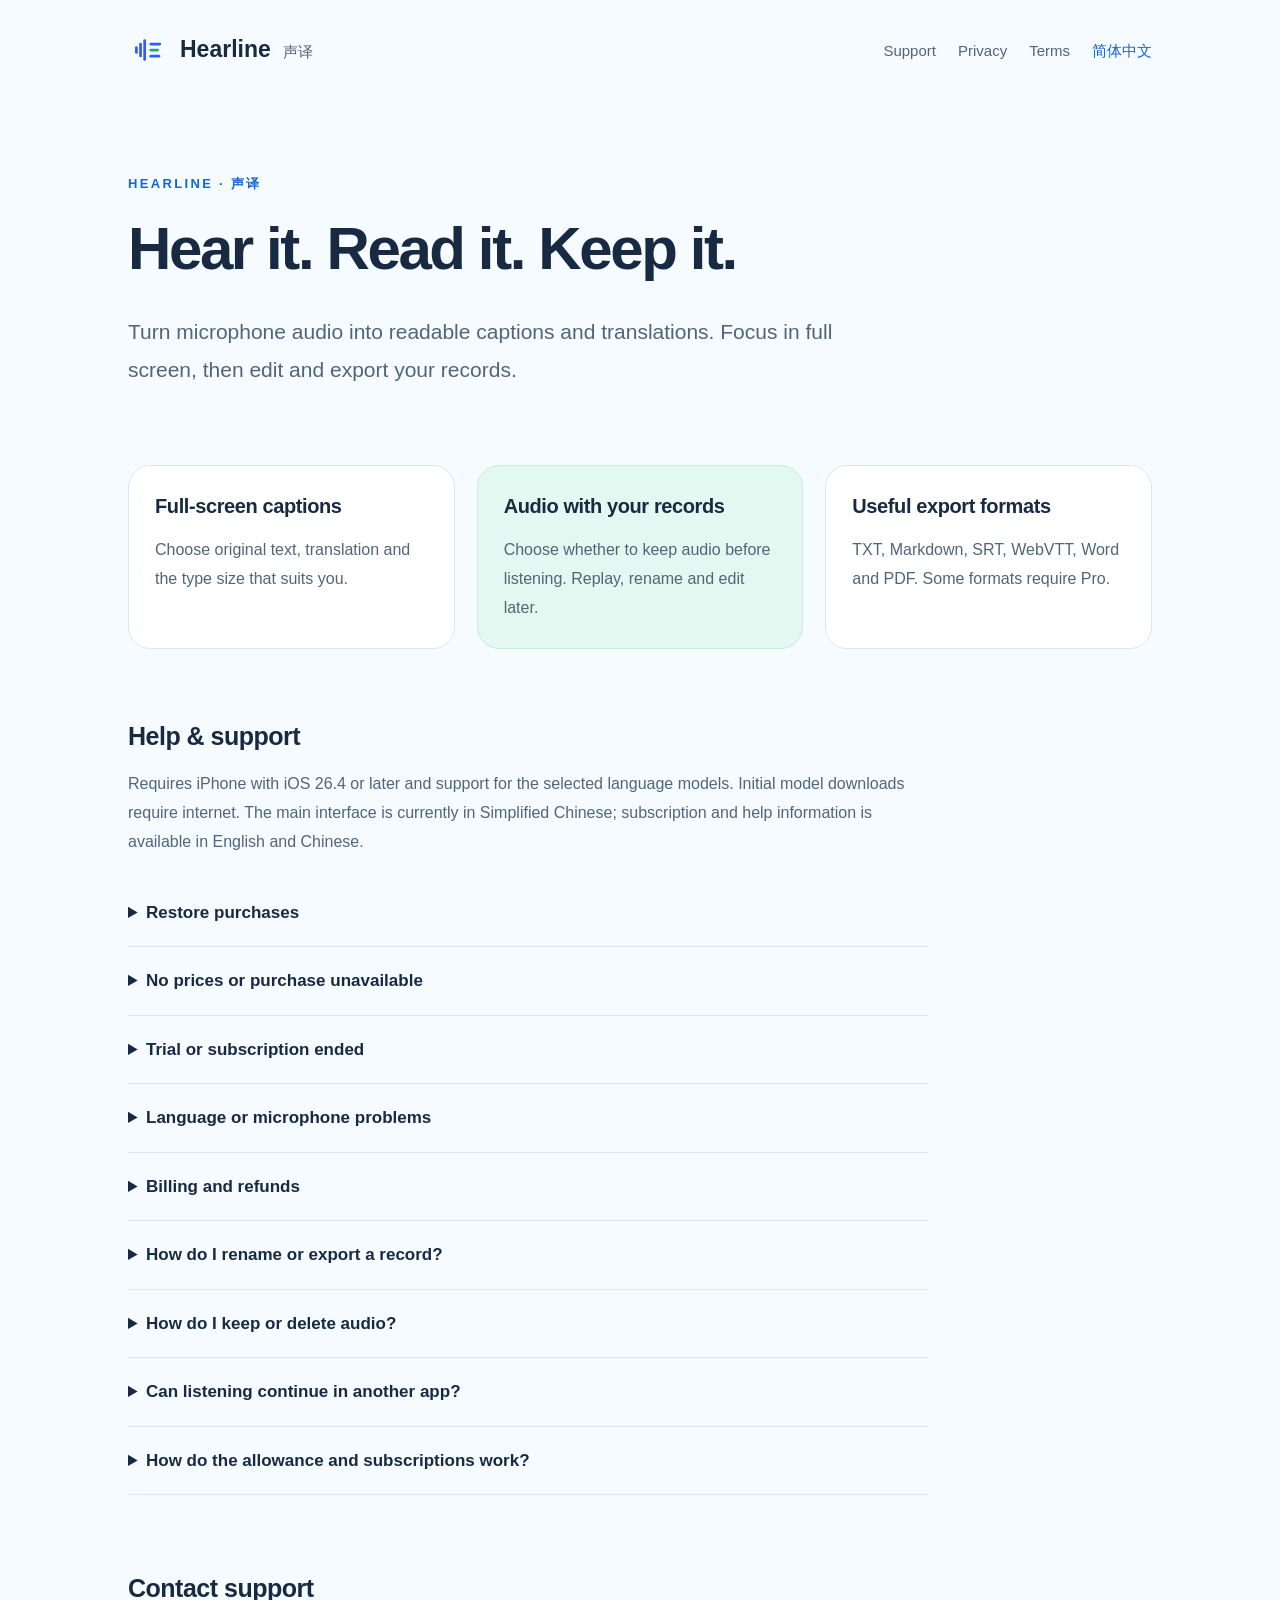
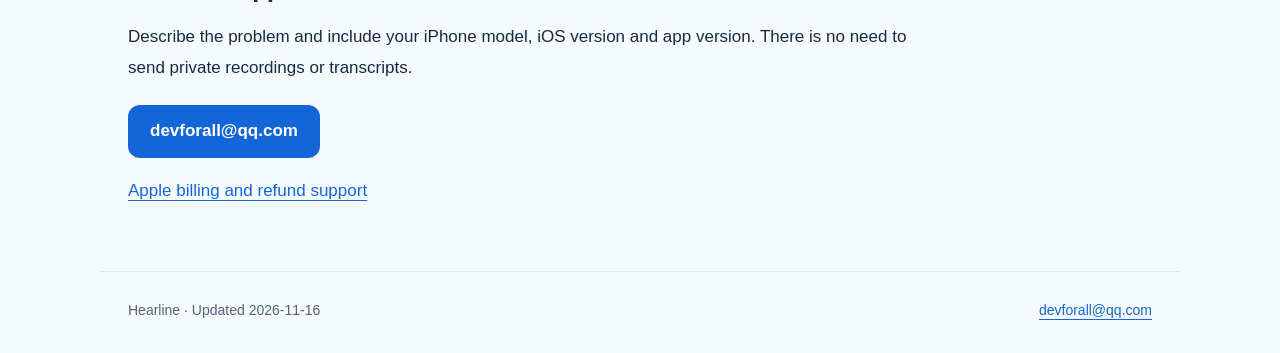
==== en/index.html @ 2d99168b "Publish Hearline support and privacy pages" ====
<!doctype html>
<html lang="en">
<head>
  <meta charset="utf-8">
  <meta name="viewport" content="width=device-width, initial-scale=1">
  <meta name="description" content="Turn microphone audio into readable captions and translations. Focus in full screen, then edit and export your records.">
  <meta name="theme-color" content="#f6fbff">
  <title>Help &amp; support · Hearline</title>
  <link rel="icon" href="../assets/hearline-mark.svg" type="image/svg+xml">
  <link rel="stylesheet" href="../assets/style.css">
</head>
<body>
  <header class="header">
    <a class="brand" href="index.html"><img src="../assets/hearline-mark.svg" width="40" height="40" alt=""><span>Hearline <small>声译</small></span></a>
    <nav aria-label="Pages">
      <a href="index.html">Support</a><a href="privacy.html">Privacy</a><a href="terms.html">Terms</a>
      <a class="language" href="../index.html" lang="zh-Hans">简体中文</a>
    </nav>
  </header>
  <main><section class="hero"><p class="eyebrow">HEARLINE · 声译</p><h1>Hear it. Read it. Keep it.</h1><p class="lead">Turn microphone audio into readable captions and translations. Focus in full screen, then edit and export your records.</p></section>
<section class="features" aria-label="Features"><article><h2>Full-screen captions</h2><p>Choose original text, translation and the type size that suits you.</p></article><article><h2>Audio with your records</h2><p>Choose whether to keep audio before listening. Replay, rename and edit later.</p></article><article><h2>Useful export formats</h2><p>TXT, Markdown, SRT, WebVTT, Word and PDF. Some formats require Pro.</p></article></section>
<section class="support"><h2>Help & support</h2><p class="muted">Requires iPhone with iOS 26.4 or later and support for the selected language models. Initial model downloads require internet. The main interface is currently in Simplified Chinese; subscription and help information is available in English and Chinese.</p><details><summary>Restore purchases</summary><p>Use the Apple Account that originally subscribed, connect to the internet, then tap Restore purchases. If you canceled renewal, Pro normally stays active until the paid period ends.</p></details><details><summary>No prices or purchase unavailable</summary><p>Check your connection and App Store account, then retry loading prices. Availability depends on your storefront. Unavailable products do not grant Pro or charge you through this app.</p></details><details><summary>Trial or subscription ended</summary><p>Already received words are preserved. Open the record to review, edit or export TXT/Markdown. Reconnect to confirm renewal, or choose a subscription to start listening again.</p></details><details><summary>Language or microphone problems</summary><p>Prepare the required language models and allow microphone access. A subscription does not make an unsupported language or device compatible. After an audio interruption, return to Hearline and resume manually.</p></details><details><summary>Billing and refunds</summary><p>Manage renewal in App Store settings. Apple handles App Store charges and refund requests; use the Apple support link below.</p></details><details><summary>How do I rename or export a record?</summary><p>In Records (记录), swipe left on a record to rename, edit or export it. Its name becomes the export filename. Swiping right shows no actions.</p></details><details><summary>How do I keep or delete audio?</summary><p>Keep recording (保留录音) is on by default and can be turned off before a session. Open a finished record to replay, export M4A or delete only its audio. Deleting a record also deletes its audio. Audio is excluded from device backups; export important recordings yourself.</p></details><details><summary>Can listening continue in another app?</summary><p>After you start a session, microphone transcription and translation can continue when you switch apps. Pause or end to stop. Calls, microphone interruptions or the end of your allowance or access stop capture. Hearline does not directly access calls or another app&#x27;s internal audio track.</p></details><details><summary>How do the allowance and subscriptions work?</summary><p>The free listening allowance is a total of 10 minutes and does not refill daily. Weekly, monthly and annual plans auto-renew and provide the same Pro features. Your App Store price is shown before purchase. Reading, manual editing, TXT/Markdown export and playback or M4A export of saved audio do not require renewal.</p></details></section>
<section class="contact"><h2>Contact support</h2><p>Describe the problem and include your iPhone model, iOS version and app version. There is no need to send private recordings or transcripts.</p><a class="button" href="mailto:devforall@qq.com?subject=Hearline%20Support">devforall@qq.com</a><p><a href="https://support.apple.com/billing">Apple billing and refund support</a></p></section></main>
  <footer><span>Hearline · Updated 2026-11-16</span><a href="mailto:devforall@qq.com">devforall@qq.com</a></footer>
</body>
</html>
---- assets/style.css ----
:root{color-scheme:light;--ink:#172a42;--muted:#516579;--blue:#1465d8;--line:#dce7ed;--mint:#e2f8f0;--paper:#f6fbff}
*{box-sizing:border-box}
body{margin:0;background:var(--paper);color:var(--ink);font:17px/1.8 -apple-system,BlinkMacSystemFont,"Segoe UI",sans-serif;word-break:normal;overflow-wrap:anywhere}
a{color:var(--blue);text-underline-offset:4px}
a:hover{text-decoration-thickness:2px}
a:focus-visible,summary:focus-visible{outline:3px solid var(--blue);outline-offset:5px;border-radius:4px}
.header,main,footer{max-width:1080px;margin:auto;padding-left:28px;padding-right:28px}
.header{min-height:100px;display:flex;align-items:center;justify-content:space-between;gap:24px}
.brand{display:flex;align-items:center;gap:12px;color:var(--ink);font-size:23px;font-weight:700;text-decoration:none;white-space:nowrap}
.brand img{border-radius:11px}
.brand small{font-size:15px;color:var(--muted);font-weight:500;margin-left:6px}
nav{display:flex;align-items:center;gap:22px;flex-wrap:wrap;font-size:15px}
nav a{color:var(--muted);text-decoration:none}
nav .language{color:var(--blue)}
.hero{padding:72px 0 42px;max-width:820px}
.eyebrow{letter-spacing:.18em;font-size:13px;font-weight:700;color:var(--blue);margin:0 0 18px}
h1{font-size:clamp(34px,5.4vw,60px);letter-spacing:-.04em;line-height:1.2;margin:0 0 28px;font-weight:700}
.lead{font-size:21px;color:var(--muted);max-width:710px;line-height:1.8}
h2{font-size:25px;line-height:1.4;margin:0 0 16px;letter-spacing:-.02em}
p{margin:0 0 22px}
.features{display:grid;grid-template-columns:repeat(3,1fr);gap:22px;margin:12px 0 70px}
.features article{padding:26px;border-radius:22px;background:#fff;border:1px solid var(--line)}
.features article:nth-child(2){background:var(--mint);border-color:#c8ebdc}
.features h2{font-size:20px}
.features p{font-size:16px;color:var(--muted);margin:0}
.support,.contact{max-width:800px;margin-bottom:64px}
.muted{color:var(--muted);font-size:16px}
details{padding:19px 0;border-bottom:1px solid var(--line)}
summary{cursor:pointer;font-weight:600;line-height:1.5;padding:2px 0}
details p{color:var(--muted);margin:16px 0 3px}
.contact{padding-top:12px}
.button{display:inline-block;background:var(--blue);color:#fff;padding:11px 22px;border-radius:12px;font-weight:600;text-decoration:none;margin:0 0 18px}
.document{max-width:760px;padding:58px 0 60px}
.document h1{font-size:40px}
.document p{margin-bottom:26px}
footer{display:flex;justify-content:space-between;gap:20px;padding-top:26px;padding-bottom:30px;border-top:1px solid var(--line);font-size:14px;color:var(--muted)}
@media(max-width:720px){.header,main,footer{padding-left:22px;padding-right:22px}.header{align-items:flex-start;flex-direction:column;gap:16px;padding-top:24px;padding-bottom:16px}nav{gap:18px;font-size:14px}.hero{padding-top:42px}.lead{font-size:18px}.features{grid-template-columns:1fr;gap:14px;margin-bottom:46px}.features article{padding:22px}.document{padding-top:36px}.document h1{font-size:34px}footer{flex-direction:column;gap:5px}}
@media(prefers-reduced-motion:no-preference){a{transition:color .15s,background-color .15s}}
@media print{body{background:#fff;font-size:12pt}.header nav,footer{display:none}.document{max-width:none;padding-top:20px}a{color:inherit}}
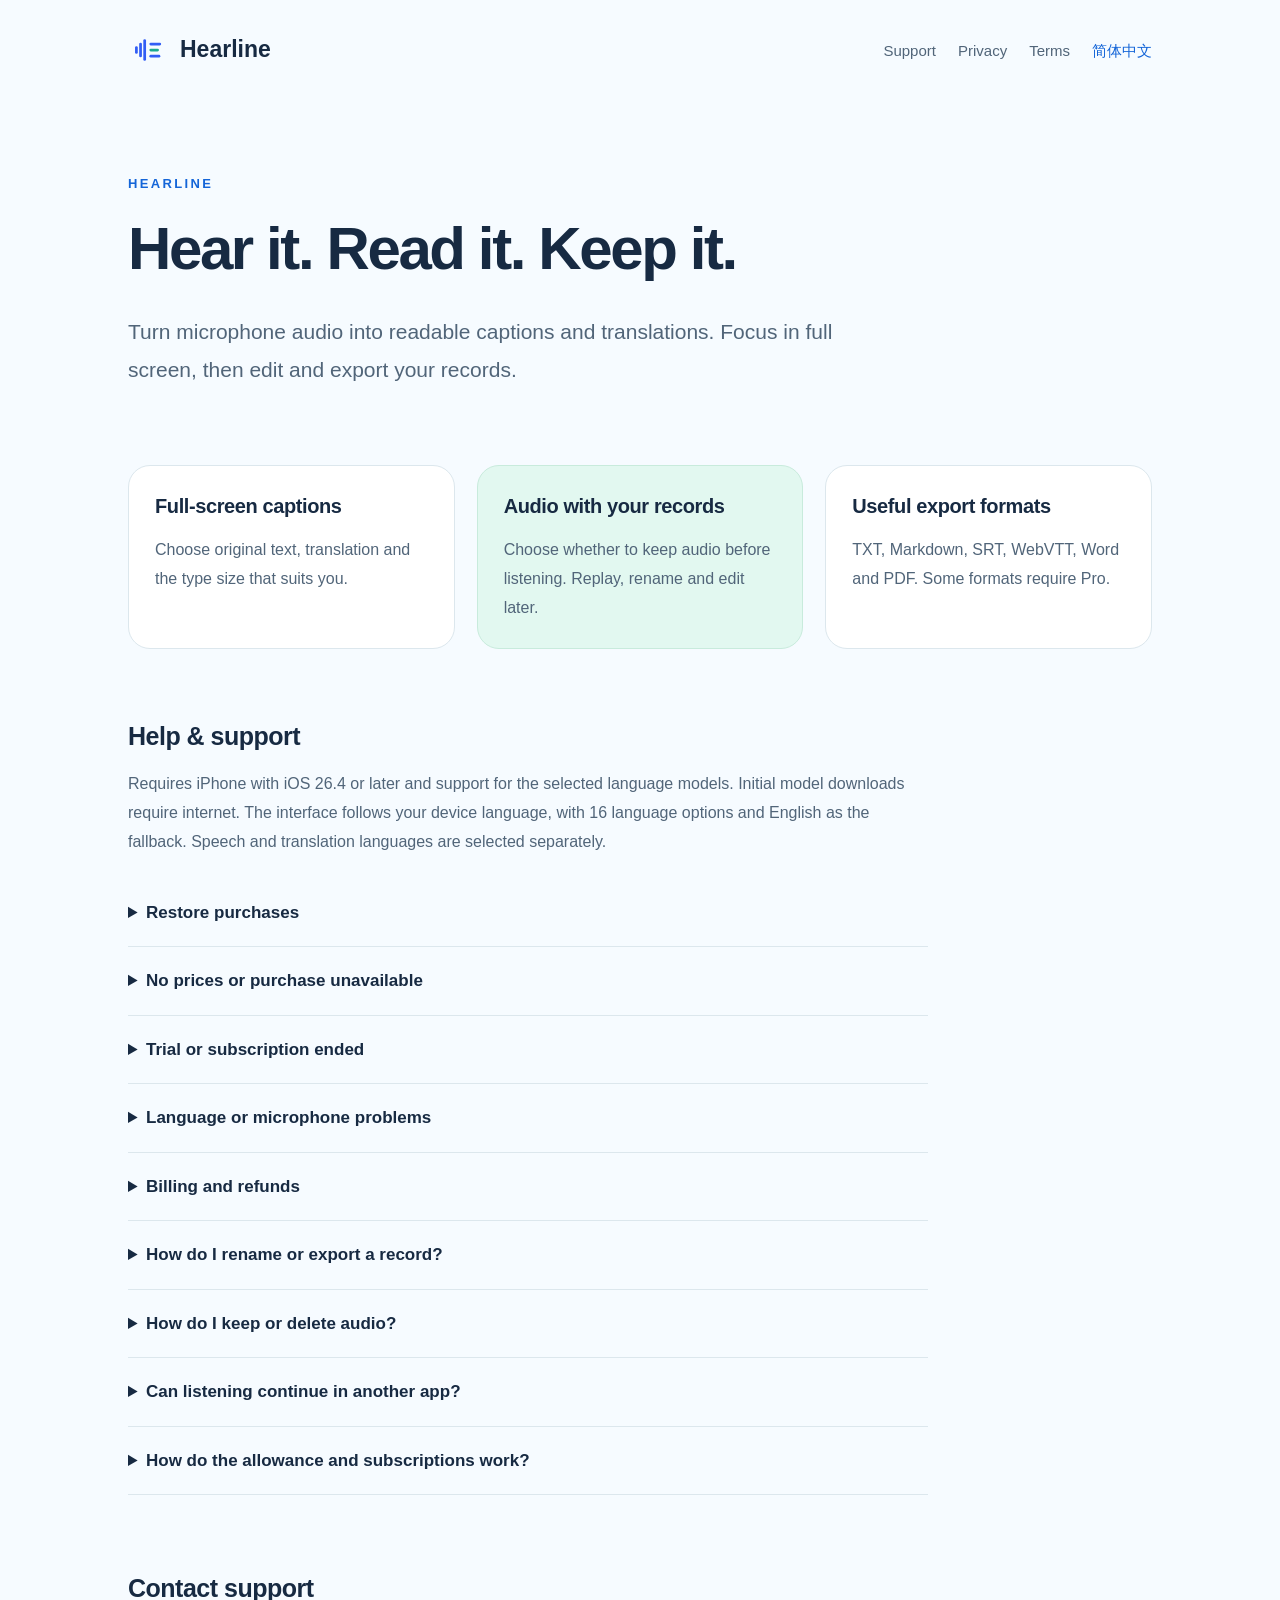
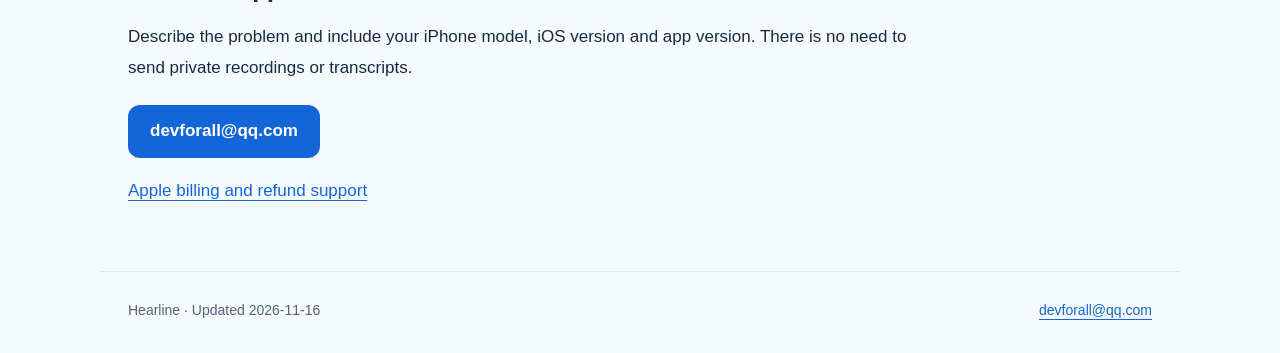
==== commit 7a87c235: "Update support pages for 16 interface languages" ====
--- a/en/index.html
+++ b/en/index.html
@@ -11,15 +11,15 @@
 </head>
 <body>
   <header class="header">
-    <a class="brand" href="index.html"><img src="../assets/hearline-mark.svg" width="40" height="40" alt=""><span>Hearline <small>声译</small></span></a>
+    <a class="brand" href="index.html"><img src="../assets/hearline-mark.svg" width="40" height="40" alt=""><span>Hearline</span></a>
     <nav aria-label="Pages">
       <a href="index.html">Support</a><a href="privacy.html">Privacy</a><a href="terms.html">Terms</a>
       <a class="language" href="../index.html" lang="zh-Hans">简体中文</a>
     </nav>
   </header>
-  <main><section class="hero"><p class="eyebrow">HEARLINE · 声译</p><h1>Hear it. Read it. Keep it.</h1><p class="lead">Turn microphone audio into readable captions and translations. Focus in full screen, then edit and export your records.</p></section>
+  <main><section class="hero"><p class="eyebrow">HEARLINE</p><h1>Hear it. Read it. Keep it.</h1><p class="lead">Turn microphone audio into readable captions and translations. Focus in full screen, then edit and export your records.</p></section>
 <section class="features" aria-label="Features"><article><h2>Full-screen captions</h2><p>Choose original text, translation and the type size that suits you.</p></article><article><h2>Audio with your records</h2><p>Choose whether to keep audio before listening. Replay, rename and edit later.</p></article><article><h2>Useful export formats</h2><p>TXT, Markdown, SRT, WebVTT, Word and PDF. Some formats require Pro.</p></article></section>
-<section class="support"><h2>Help & support</h2><p class="muted">Requires iPhone with iOS 26.4 or later and support for the selected language models. Initial model downloads require internet. The main interface is currently in Simplified Chinese; subscription and help information is available in English and Chinese.</p><details><summary>Restore purchases</summary><p>Use the Apple Account that originally subscribed, connect to the internet, then tap Restore purchases. If you canceled renewal, Pro normally stays active until the paid period ends.</p></details><details><summary>No prices or purchase unavailable</summary><p>Check your connection and App Store account, then retry loading prices. Availability depends on your storefront. Unavailable products do not grant Pro or charge you through this app.</p></details><details><summary>Trial or subscription ended</summary><p>Already received words are preserved. Open the record to review, edit or export TXT/Markdown. Reconnect to confirm renewal, or choose a subscription to start listening again.</p></details><details><summary>Language or microphone problems</summary><p>Prepare the required language models and allow microphone access. A subscription does not make an unsupported language or device compatible. After an audio interruption, return to Hearline and resume manually.</p></details><details><summary>Billing and refunds</summary><p>Manage renewal in App Store settings. Apple handles App Store charges and refund requests; use the Apple support link below.</p></details><details><summary>How do I rename or export a record?</summary><p>In Records (记录), swipe left on a record to rename, edit or export it. Its name becomes the export filename. Swiping right shows no actions.</p></details><details><summary>How do I keep or delete audio?</summary><p>Keep recording (保留录音) is on by default and can be turned off before a session. Open a finished record to replay, export M4A or delete only its audio. Deleting a record also deletes its audio. Audio is excluded from device backups; export important recordings yourself.</p></details><details><summary>Can listening continue in another app?</summary><p>After you start a session, microphone transcription and translation can continue when you switch apps. Pause or end to stop. Calls, microphone interruptions or the end of your allowance or access stop capture. Hearline does not directly access calls or another app&#x27;s internal audio track.</p></details><details><summary>How do the allowance and subscriptions work?</summary><p>The free listening allowance is a total of 10 minutes and does not refill daily. Weekly, monthly and annual plans auto-renew and provide the same Pro features. Your App Store price is shown before purchase. Reading, manual editing, TXT/Markdown export and playback or M4A export of saved audio do not require renewal.</p></details></section>
+<section class="support"><h2>Help & support</h2><p class="muted">Requires iPhone with iOS 26.4 or later and support for the selected language models. Initial model downloads require internet. The interface follows your device language, with 16 language options and English as the fallback. Speech and translation languages are selected separately.</p><details><summary>Restore purchases</summary><p>Use the Apple Account that originally subscribed, connect to the internet, then tap Restore purchases. If you canceled renewal, Pro normally stays active until the paid period ends.</p></details><details><summary>No prices or purchase unavailable</summary><p>Check your connection and App Store account, then retry loading prices. Availability depends on your storefront. Unavailable products do not grant Pro or charge you through this app.</p></details><details><summary>Trial or subscription ended</summary><p>Already received words are preserved. Open the record to review, edit or export TXT/Markdown. Reconnect to confirm renewal, or choose a subscription to start listening again.</p></details><details><summary>Language or microphone problems</summary><p>Prepare the required language models and allow microphone access. A subscription does not make an unsupported language or device compatible. After an audio interruption, return to Hearline and resume manually.</p></details><details><summary>Billing and refunds</summary><p>Manage renewal in App Store settings. Apple handles App Store charges and refund requests; use the Apple support link below.</p></details><details><summary>How do I rename or export a record?</summary><p>In Records, swipe left on a record to rename, edit or export it. Its name becomes the export filename. Swiping right shows no actions.</p></details><details><summary>How do I keep or delete audio?</summary><p>Keep recording is on by default and can be turned off before a session. Open a finished record to replay, export M4A or delete only its audio. Deleting a record also deletes its audio. Audio is excluded from device backups; export important recordings yourself.</p></details><details><summary>Can listening continue in another app?</summary><p>After you start a session, microphone transcription and translation can continue when you switch apps. Pause or end to stop. Calls, microphone interruptions or the end of your allowance or access stop capture. Hearline does not directly access calls or another app&#x27;s internal audio track.</p></details><details><summary>How do the allowance and subscriptions work?</summary><p>The free listening allowance is a total of 10 minutes and does not refill daily. Weekly, monthly and annual plans auto-renew and provide the same Pro features. Your App Store price is shown before purchase. Reading, manual editing, TXT/Markdown export and playback or M4A export of saved audio do not require renewal.</p></details></section>
 <section class="contact"><h2>Contact support</h2><p>Describe the problem and include your iPhone model, iOS version and app version. There is no need to send private recordings or transcripts.</p><a class="button" href="mailto:devforall@qq.com?subject=Hearline%20Support">devforall@qq.com</a><p><a href="https://support.apple.com/billing">Apple billing and refund support</a></p></section></main>
   <footer><span>Hearline · Updated 2026-11-16</span><a href="mailto:devforall@qq.com">devforall@qq.com</a></footer>
 </body>
